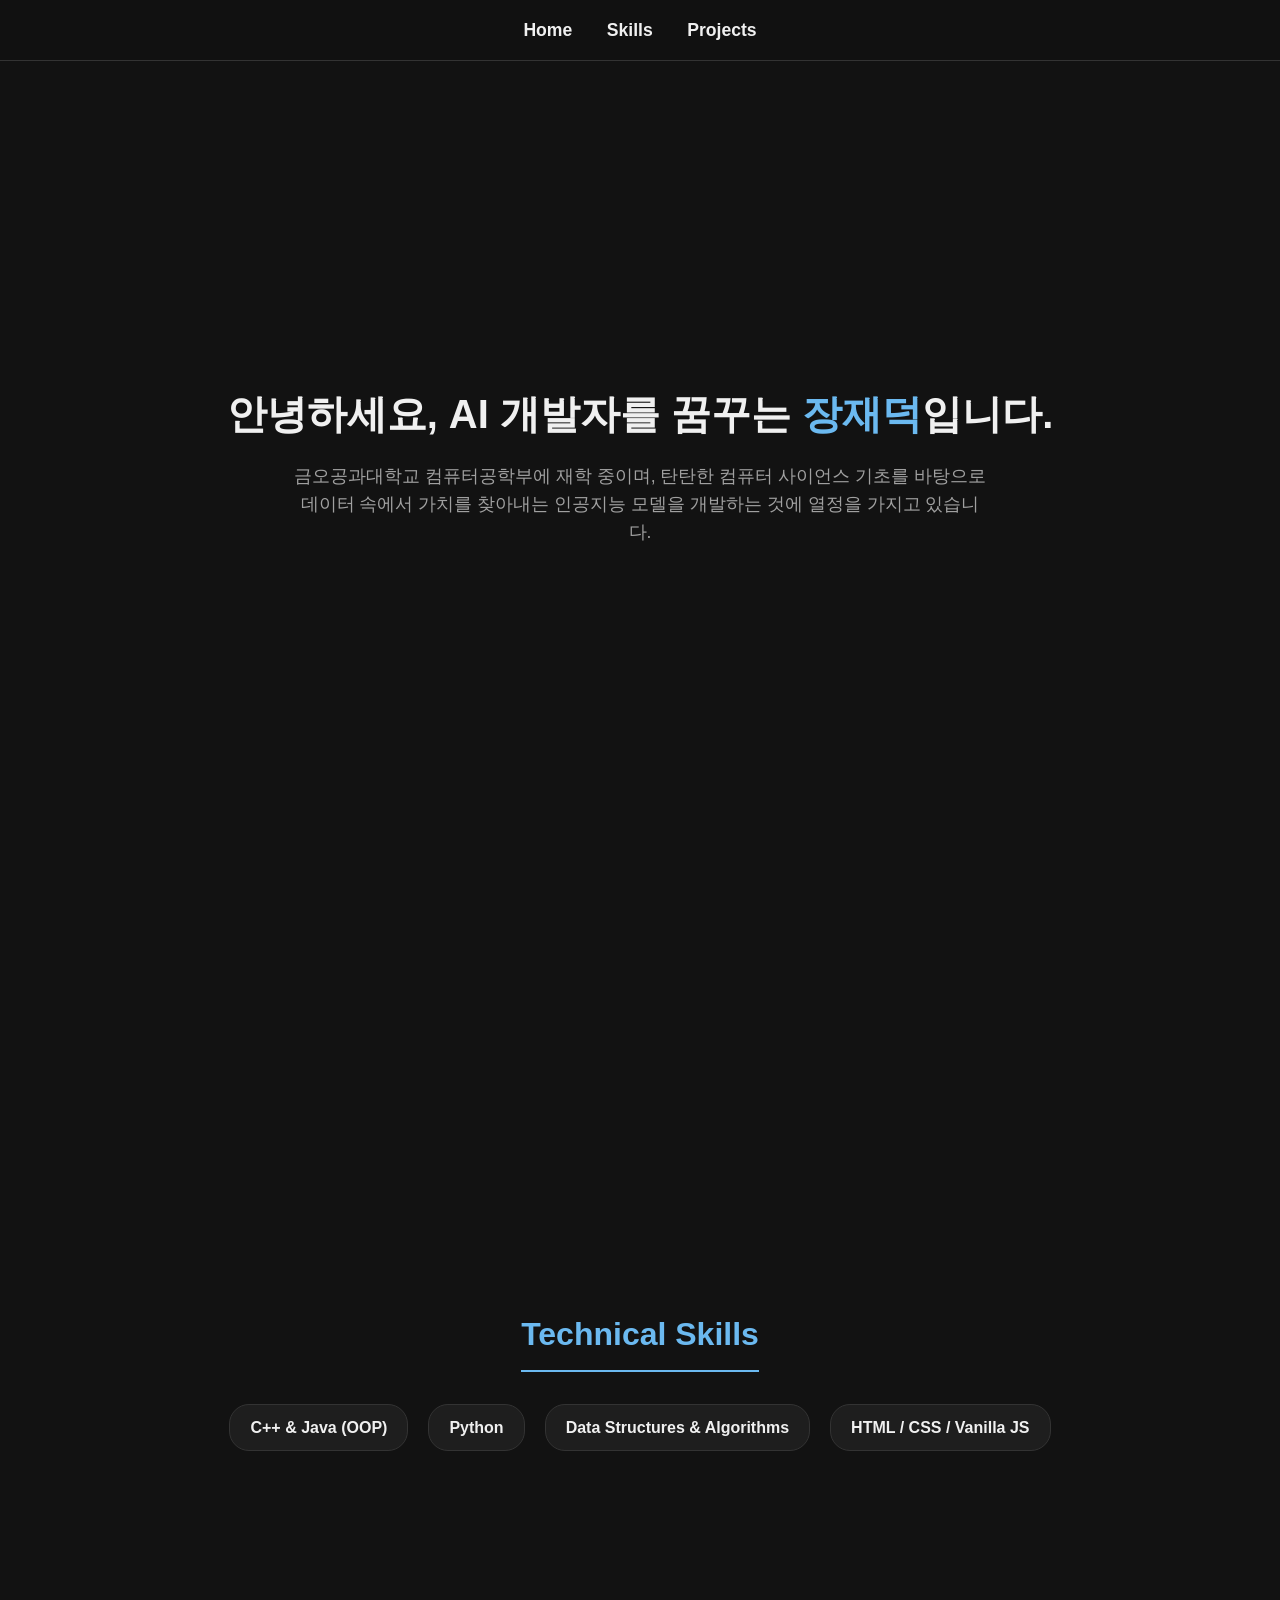
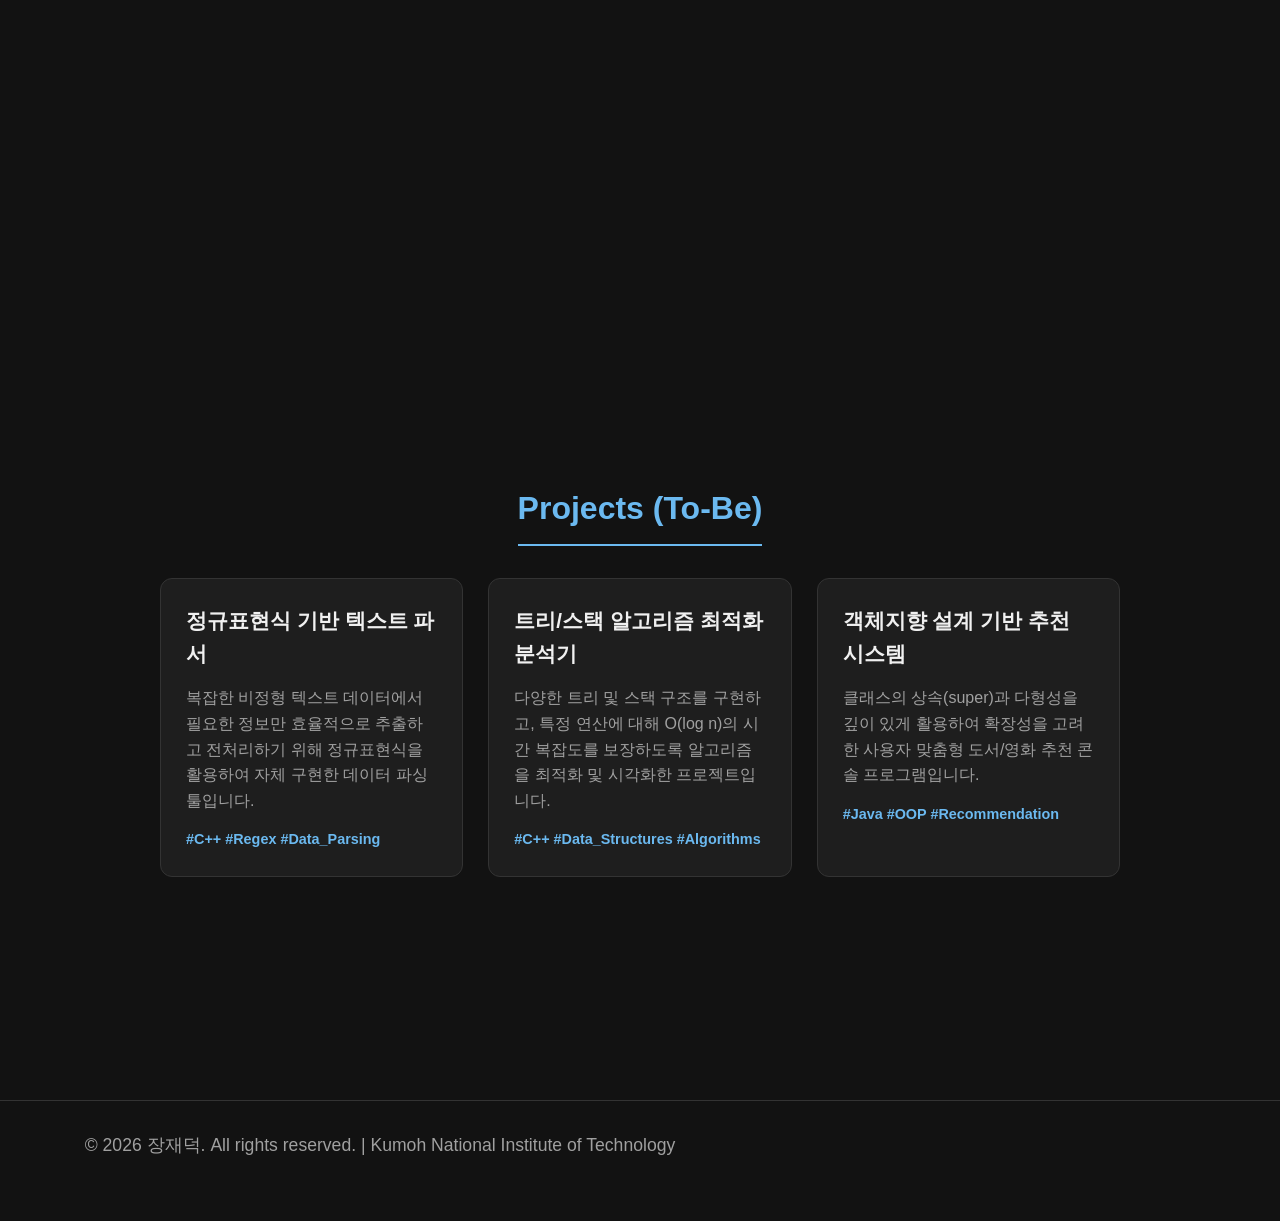
==== 4assignment.html @ f6f636c6 "Add files via upload" ====
<!DOCTYPE html>
<html lang="ko">
<head>
    <meta charset="UTF-8">
    <meta name="viewport" content="width=device-width, initial-scale=1.0">
    <title>AI Developer Portfolio</title>
    <style>
        /* CSS Variables & Reset */
        :root {
            --bg-dark: #121212;
            --bg-card: #1e1e1e;
            --text-main: #f0f0f0;
            --text-muted: #a0a0a0;
            --accent: #6bb9f0; /* 이지적인 블루 톤 */
        }
        * { margin: 0; padding: 0; box-sizing: border-box; }
        body { font-family: 'Segoe UI', Tahoma, Geneva, Verdana, sans-serif; background-color: var(--bg-dark); color: var(--text-main); line-height: 1.6; }

        /* Navigation */
        header { position: fixed; top: 0; width: 100%; background: rgba(18, 18, 18, 0.95); padding: 1rem 0; border-bottom: 1px solid #333; z-index: 1000; text-align: center; }
        nav a { color: var(--text-main); text-decoration: none; margin: 0 15px; font-weight: 600; font-size: 1.1rem; transition: color 0.3s ease; }
        nav a:hover, nav a.active { color: var(--accent); }

        /* Layout & Sections */
        section { min-height: 100vh; padding: 100px 20px 40px; display: flex; flex-direction: column; justify-content: center; align-items: center; max-width: 1000px; margin: 0 auto; }
        h1 { font-size: 2.5rem; margin-bottom: 1rem; text-align: center; }
        h2 { font-size: 2rem; margin-bottom: 2rem; color: var(--accent); border-bottom: 2px solid var(--accent); padding-bottom: 10px; }
        p { font-size: 1.1rem; color: var(--text-muted); text-align: center; max-width: 700px; margin-bottom: 2rem; }

        /* Skills Layout */
        .skills-container { display: flex; gap: 20px; flex-wrap: wrap; justify-content: center; }
        .skill-tag { background: var(--bg-card); padding: 10px 20px; border-radius: 20px; border: 1px solid #333; font-weight: bold; }

        /* Projects - Card Layout */
        .projects-grid { display: grid; grid-template-columns: repeat(auto-fit, minmax(300px, 1fr)); gap: 25px; width: 100%; }
        .card { background: var(--bg-card); border: 1px solid #333; border-radius: 12px; padding: 25px; transition: transform 0.3s ease, box-shadow 0.3s ease; }
        .card:hover { transform: translateY(-8px); box-shadow: 0 10px 20px rgba(0,0,0,0.5); }
        .card h3 { margin-bottom: 15px; font-size: 1.3rem; }
        .card p { font-size: 1rem; text-align: left; margin-bottom: 15px; }
        .card .tech-stack { font-size: 0.9rem; color: var(--accent); font-weight: bold; }

        /* Footer */
        footer { text-align: center; padding: 30px; border-top: 1px solid #333; color: var(--text-muted); }
    </style>
</head>
<body>

    <header>
        <nav>
            <a href="#home">Home</a>
            <a href="#skills">Skills</a>
            <a href="#projects">Projects</a>
        </nav>
    </header>

    <section id="home">
        <h1>안녕하세요, AI 개발자를 꿈꾸는 <span style="color:#6bb9f0;">장재덕</span>입니다.</h1>
        <p>금오공과대학교 컴퓨터공학부에 재학 중이며, 탄탄한 컴퓨터 사이언스 기초를 바탕으로 데이터 속에서 가치를 찾아내는 인공지능 모델을 개발하는 것에 열정을 가지고 있습니다.</p>
    </section>

    <section id="skills">
        <h2>Technical Skills</h2>
        <div class="skills-container">
            <span class="skill-tag">C++ & Java (OOP)</span>
            <span class="skill-tag">Python</span>
            <span class="skill-tag">Data Structures & Algorithms</span>
            <span class="skill-tag">HTML / CSS / Vanilla JS</span>
        </div>
    </section>

    <section id="projects">
        <h2>Projects (To-Be)</h2>
        <div class="projects-grid">
            <div class="card">
                <h3>정규표현식 기반 텍스트 파서</h3>
                <p>복잡한 비정형 텍스트 데이터에서 필요한 정보만 효율적으로 추출하고 전처리하기 위해 정규표현식을 활용하여 자체 구현한 데이터 파싱 툴입니다.</p>
                <div class="tech-stack">#C++ #Regex #Data_Parsing</div>
            </div>
            <div class="card">
                <h3>트리/스택 알고리즘 최적화 분석기</h3>
                <p>다양한 트리 및 스택 구조를 구현하고, 특정 연산에 대해 O(log n)의 시간 복잡도를 보장하도록 알고리즘을 최적화 및 시각화한 프로젝트입니다.</p>
                <div class="tech-stack">#C++ #Data_Structures #Algorithms</div>
            </div>
            <div class="card">
                <h3>객체지향 설계 기반 추천 시스템</h3>
                <p>클래스의 상속(super)과 다형성을 깊이 있게 활용하여 확장성을 고려한 사용자 맞춤형 도서/영화 추천 콘솔 프로그램입니다.</p>
                <div class="tech-stack">#Java #OOP #Recommendation</div>
            </div>
        </div>
    </section>

    <footer>
        <p>&copy; 2026 장재덕. All rights reserved. | Kumoh National Institute of Technology</p>
    </footer>
</body>
</html>
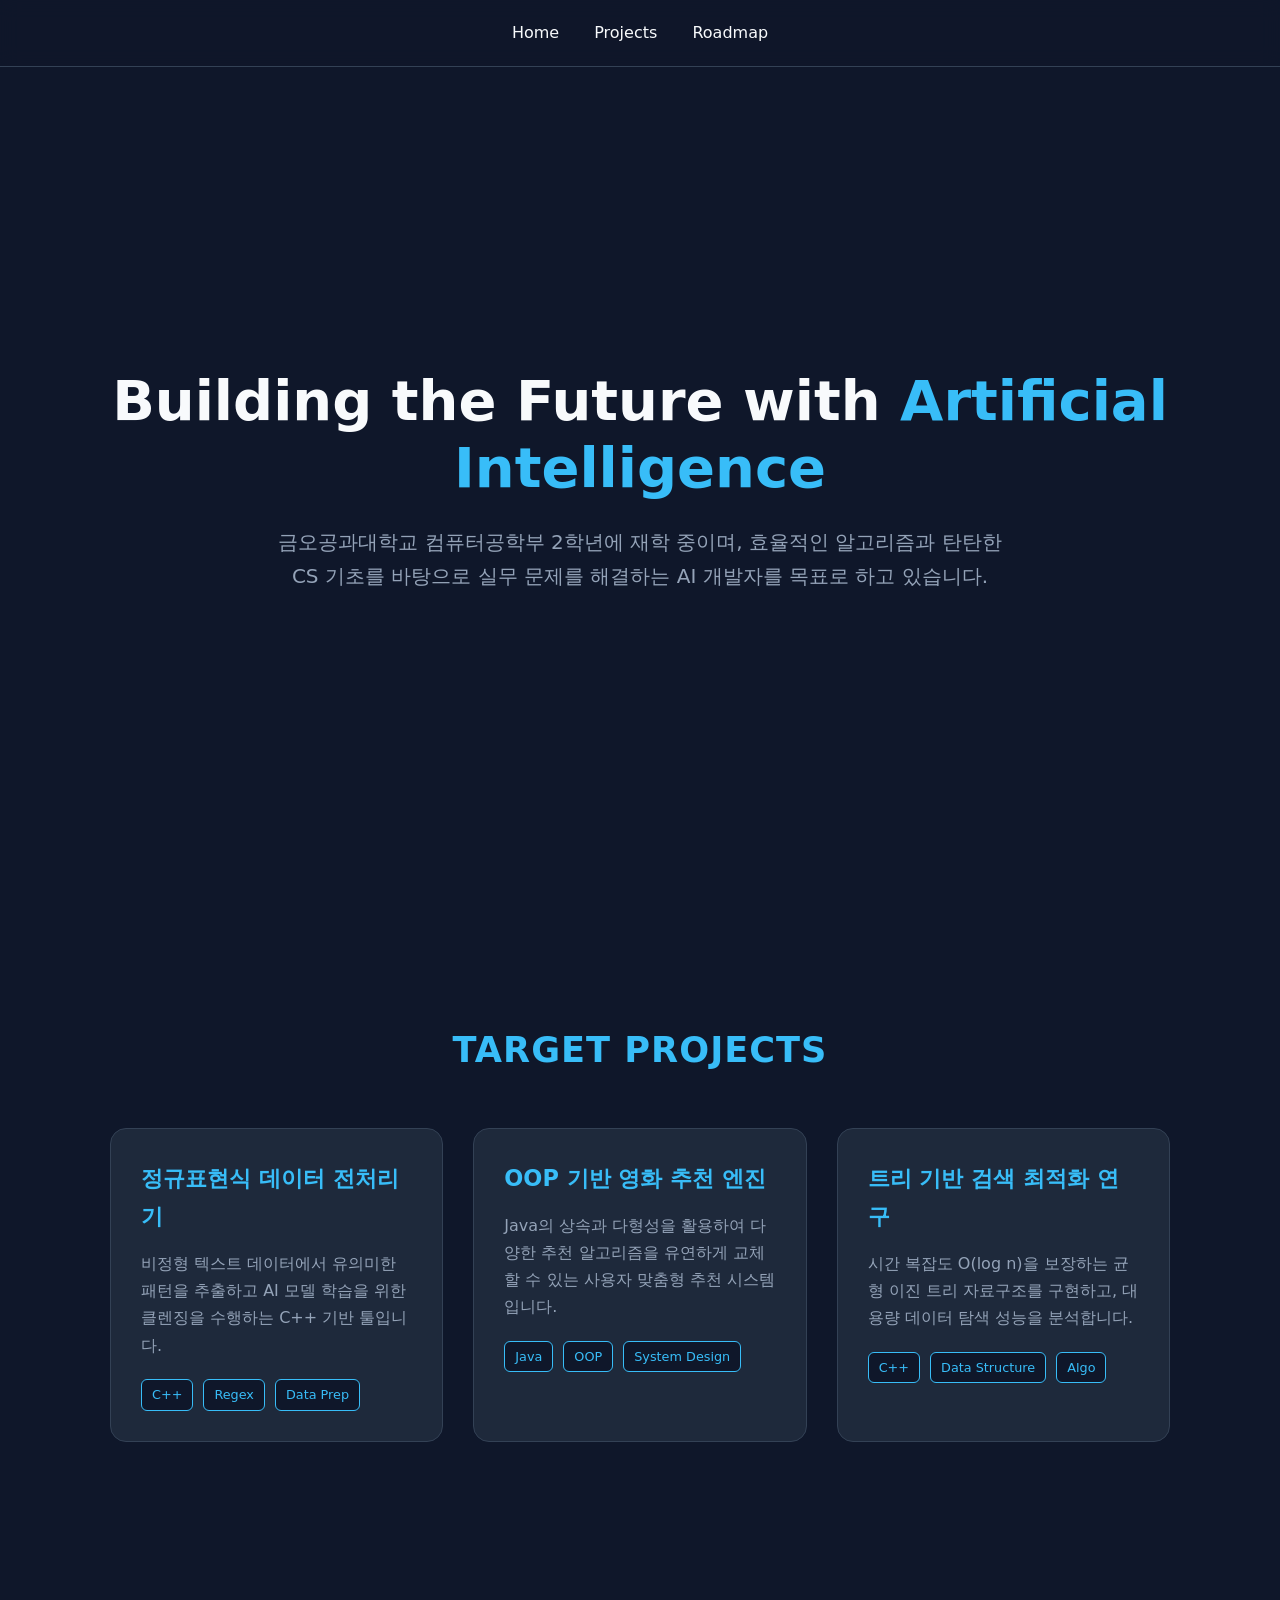
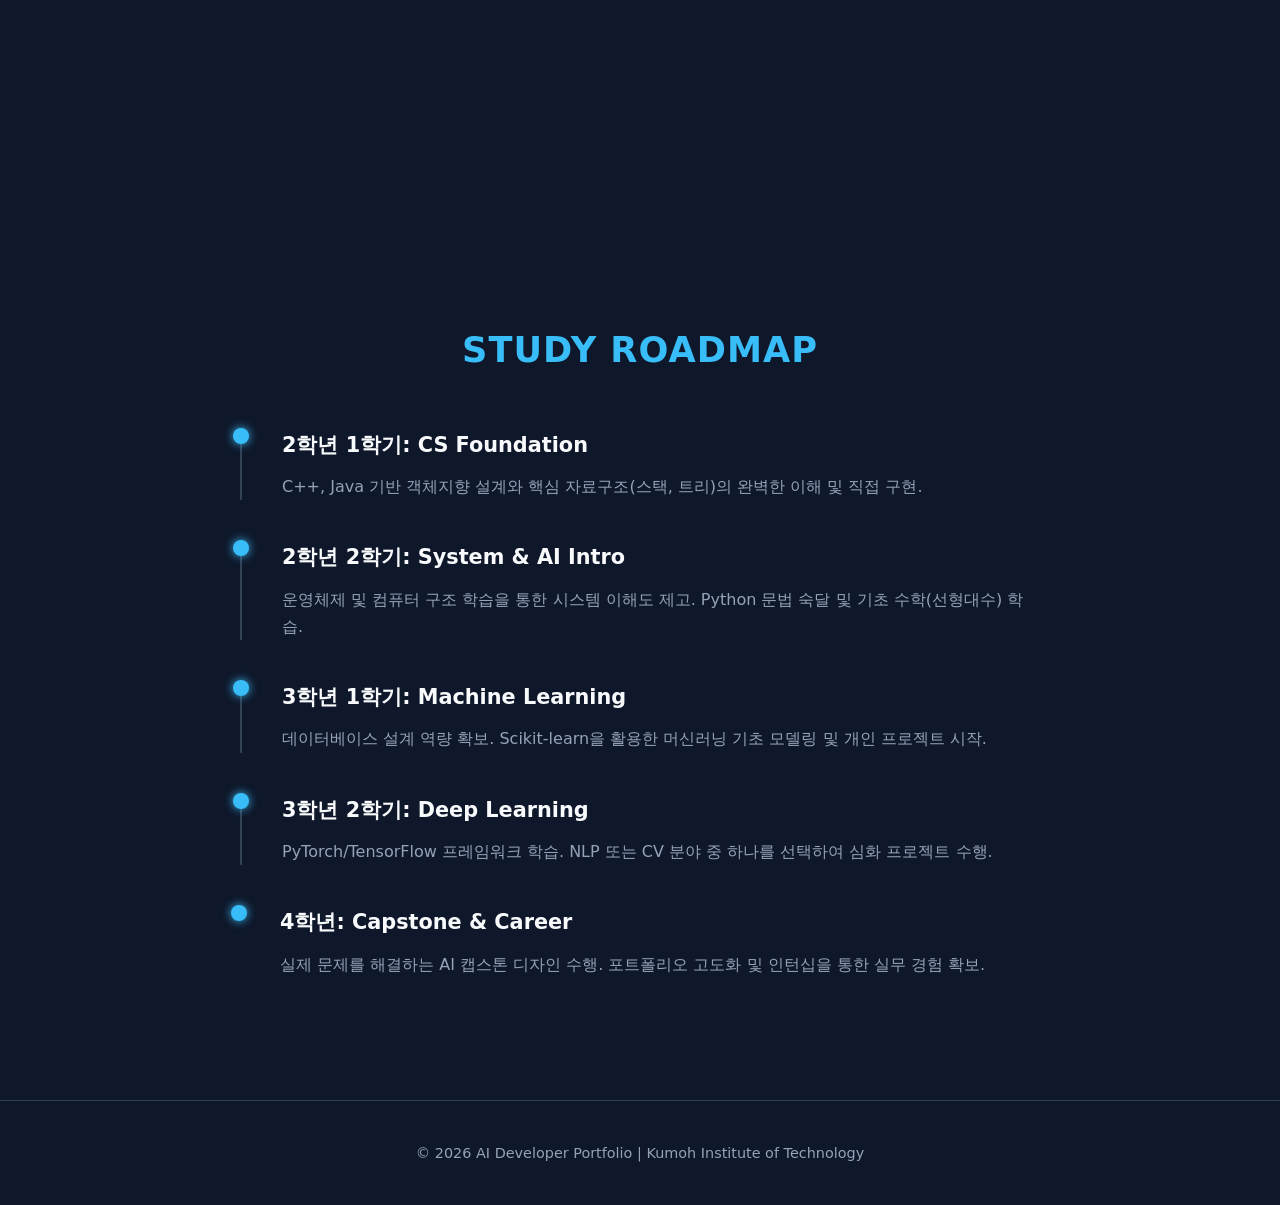
==== commit 667aceb8: "Update portfolio layout and content" ====
--- a/4assignment.html
+++ b/4assignment.html
@@ -3,44 +3,125 @@
 <head>
     <meta charset="UTF-8">
     <meta name="viewport" content="width=device-width, initial-scale=1.0">
-    <title>AI Developer Portfolio</title>
+    <title>AI Developer Portfolio & Roadmap</title>
     <style>
-        /* CSS Variables & Reset */
+        /* CSS Variables & Global Reset */
         :root {
-            --bg-dark: #121212;
-            --bg-card: #1e1e1e;
-            --text-main: #f0f0f0;
-            --text-muted: #a0a0a0;
-            --accent: #6bb9f0; /* 이지적인 블루 톤 */
-        }
+            --bg-dark: #0f172a;
+            --bg-card: #1e293b;
+            --text-main: #f8fafc;
+            --text-muted: #94a3b8;
+            --accent: #38bdf8;
+            --accent-glow: rgba(56, 189, 248, 0.2);
+        }
+
+        /* 자바스크립트 없이 부드러운 스크롤 구현 */
+        html {
+            scroll-behavior: smooth;
+        }
+
         * { margin: 0; padding: 0; box-sizing: border-box; }
-        body { font-family: 'Segoe UI', Tahoma, Geneva, Verdana, sans-serif; background-color: var(--bg-dark); color: var(--text-main); line-height: 1.6; }
+        body { 
+            font-family: 'Pretendard', -apple-system, BlinkMacSystemFont, system-ui, Roboto, sans-serif; 
+            background-color: var(--bg-dark); 
+            color: var(--text-main); 
+            line-height: 1.7; 
+        }
 
         /* Navigation */
-        header { position: fixed; top: 0; width: 100%; background: rgba(18, 18, 18, 0.95); padding: 1rem 0; border-bottom: 1px solid #333; z-index: 1000; text-align: center; }
-        nav a { color: var(--text-main); text-decoration: none; margin: 0 15px; font-weight: 600; font-size: 1.1rem; transition: color 0.3s ease; }
-        nav a:hover, nav a.active { color: var(--accent); }
+        header { 
+            position: fixed; 
+            top: 0; 
+            width: 100%; 
+            background: rgba(15, 23, 42, 0.8); 
+            backdrop-filter: blur(10px);
+            padding: 1.2rem 0; 
+            border-bottom: 1px solid #334155; 
+            z-index: 1000; 
+            text-align: center; 
+        }
+        nav a { 
+            color: var(--text-main); 
+            text-decoration: none; 
+            margin: 0 15px; 
+            font-weight: 500; 
+            font-size: 1rem; 
+            transition: color 0.3s ease; 
+        }
+        nav a:hover { color: var(--accent); }
 
         /* Layout & Sections */
-        section { min-height: 100vh; padding: 100px 20px 40px; display: flex; flex-direction: column; justify-content: center; align-items: center; max-width: 1000px; margin: 0 auto; }
-        h1 { font-size: 2.5rem; margin-bottom: 1rem; text-align: center; }
-        h2 { font-size: 2rem; margin-bottom: 2rem; color: var(--accent); border-bottom: 2px solid var(--accent); padding-bottom: 10px; }
-        p { font-size: 1.1rem; color: var(--text-muted); text-align: center; max-width: 700px; margin-bottom: 2rem; }
-
-        /* Skills Layout */
-        .skills-container { display: flex; gap: 20px; flex-wrap: wrap; justify-content: center; }
-        .skill-tag { background: var(--bg-card); padding: 10px 20px; border-radius: 20px; border: 1px solid #333; font-weight: bold; }
+        section { 
+            min-height: 100vh; 
+            padding: 120px 20px 60px; 
+            display: flex; 
+            flex-direction: column; 
+            align-items: center; 
+            max-width: 1100px; 
+            margin: 0 auto; 
+        }
+        h2 { 
+            font-size: 2.2rem; 
+            margin-bottom: 3rem; 
+            color: var(--accent); 
+            text-transform: uppercase;
+            letter-spacing: 1px;
+        }
+
+        /* Home Section */
+        #home { justify-content: center; text-align: center; }
+        #home h1 { font-size: 3.5rem; margin-bottom: 1.5rem; line-height: 1.2; }
+        #home p { font-size: 1.25rem; color: var(--text-muted); max-width: 750px; }
 
         /* Projects - Card Layout */
-        .projects-grid { display: grid; grid-template-columns: repeat(auto-fit, minmax(300px, 1fr)); gap: 25px; width: 100%; }
-        .card { background: var(--bg-card); border: 1px solid #333; border-radius: 12px; padding: 25px; transition: transform 0.3s ease, box-shadow 0.3s ease; }
-        .card:hover { transform: translateY(-8px); box-shadow: 0 10px 20px rgba(0,0,0,0.5); }
-        .card h3 { margin-bottom: 15px; font-size: 1.3rem; }
-        .card p { font-size: 1rem; text-align: left; margin-bottom: 15px; }
-        .card .tech-stack { font-size: 0.9rem; color: var(--accent); font-weight: bold; }
+        .grid-container { 
+            display: grid; 
+            grid-template-columns: repeat(auto-fit, minmax(320px, 1fr)); 
+            gap: 30px; 
+            width: 100%; 
+        }
+        .card { 
+            background: var(--bg-card); 
+            border: 1px solid #334155; 
+            border-radius: 16px; 
+            padding: 30px; 
+            transition: all 0.3s ease; 
+        }
+        .card:hover { 
+            transform: translateY(-10px); 
+            border-color: var(--accent);
+            box-shadow: 0 10px 30px var(--accent-glow);
+        }
+        .card h3 { margin-bottom: 15px; font-size: 1.4rem; color: var(--accent); }
+        .card p { font-size: 1rem; color: var(--text-muted); margin-bottom: 20px; }
+        .tech-tags { display: flex; gap: 10px; flex-wrap: wrap; }
+        .tag { font-size: 0.8rem; background: #0f172a; padding: 4px 10px; border-radius: 6px; color: var(--accent); border: 1px solid var(--accent); }
+
+        /* Roadmap Section - Semester List */
+        .roadmap-container { width: 100%; max-width: 800px; }
+        .roadmap-item { 
+            position: relative; 
+            padding-left: 40px; 
+            margin-bottom: 40px; 
+            border-left: 2px solid #334155;
+        }
+        .roadmap-item::before {
+            content: '';
+            position: absolute;
+            left: -9px;
+            top: 0;
+            width: 16px;
+            height: 16px;
+            border-radius: 50%;
+            background: var(--accent);
+            box-shadow: 0 0 10px var(--accent);
+        }
+        .semester-title { font-size: 1.3rem; font-weight: bold; margin-bottom: 10px; color: var(--text-main); }
+        .plan-detail { color: var(--text-muted); }
+        .plan-detail ul { margin-top: 8px; list-style-position: inside; }
 
         /* Footer */
-        footer { text-align: center; padding: 30px; border-top: 1px solid #333; color: var(--text-muted); }
+        footer { text-align: center; padding: 40px; border-top: 1px solid #334155; color: var(--text-muted); font-size: 0.9rem; }
     </style>
 </head>
 <body>
@@ -48,49 +129,76 @@
     <header>
         <nav>
             <a href="#home">Home</a>
-            <a href="#skills">Skills</a>
             <a href="#projects">Projects</a>
+            <a href="#roadmap">Roadmap</a>
         </nav>
     </header>
 
     <section id="home">
-        <h1>안녕하세요, AI 개발자를 꿈꾸는 <span style="color:#6bb9f0;">장재덕</span>입니다.</h1>
-        <p>금오공과대학교 컴퓨터공학부에 재학 중이며, 탄탄한 컴퓨터 사이언스 기초를 바탕으로 데이터 속에서 가치를 찾아내는 인공지능 모델을 개발하는 것에 열정을 가지고 있습니다.</p>
+        <h1>Building the Future with <span style="color: var(--accent);">Artificial Intelligence</span></h1>
+        <p>금오공과대학교 컴퓨터공학부 2학년에 재학 중이며, 효율적인 알고리즘과 탄탄한 CS 기초를 바탕으로 실무 문제를 해결하는 AI 개발자를 목표로 하고 있습니다.</p>
     </section>
 
-    <section id="skills">
-        <h2>Technical Skills</h2>
-        <div class="skills-container">
-            <span class="skill-tag">C++ & Java (OOP)</span>
-            <span class="skill-tag">Python</span>
-            <span class="skill-tag">Data Structures & Algorithms</span>
-            <span class="skill-tag">HTML / CSS / Vanilla JS</span>
+    <section id="projects">
+        <h2>Target Projects</h2>
+        <div class="grid-container">
+            <div class="card">
+                <h3>정규표현식 데이터 전처리기</h3>
+                <p>비정형 텍스트 데이터에서 유의미한 패턴을 추출하고 AI 모델 학습을 위한 클렌징을 수행하는 C++ 기반 툴입니다.</p>
+                <div class="tech-tags"><span class="tag">C++</span> <span class="tag">Regex</span> <span class="tag">Data Prep</span></div>
+            </div>
+            <div class="card">
+                <h3>OOP 기반 영화 추천 엔진</h3>
+                <p>Java의 상속과 다형성을 활용하여 다양한 추천 알고리즘을 유연하게 교체할 수 있는 사용자 맞춤형 추천 시스템입니다.</p>
+                <div class="tech-tags"><span class="tag">Java</span> <span class="tag">OOP</span> <span class="tag">System Design</span></div>
+            </div>
+            <div class="card">
+                <h3>트리 기반 검색 최적화 연구</h3>
+                <p>시간 복잡도 O(log n)을 보장하는 균형 이진 트리 자료구조를 구현하고, 대용량 데이터 탐색 성능을 분석합니다.</p>
+                <div class="tech-tags"><span class="tag">C++</span> <span class="tag">Data Structure</span> <span class="tag">Algo</span></div>
+            </div>
         </div>
     </section>
 
-    <section id="projects">
-        <h2>Projects (To-Be)</h2>
-        <div class="projects-grid">
-            <div class="card">
-                <h3>정규표현식 기반 텍스트 파서</h3>
-                <p>복잡한 비정형 텍스트 데이터에서 필요한 정보만 효율적으로 추출하고 전처리하기 위해 정규표현식을 활용하여 자체 구현한 데이터 파싱 툴입니다.</p>
-                <div class="tech-stack">#C++ #Regex #Data_Parsing</div>
-            </div>
-            <div class="card">
-                <h3>트리/스택 알고리즘 최적화 분석기</h3>
-                <p>다양한 트리 및 스택 구조를 구현하고, 특정 연산에 대해 O(log n)의 시간 복잡도를 보장하도록 알고리즘을 최적화 및 시각화한 프로젝트입니다.</p>
-                <div class="tech-stack">#C++ #Data_Structures #Algorithms</div>
-            </div>
-            <div class="card">
-                <h3>객체지향 설계 기반 추천 시스템</h3>
-                <p>클래스의 상속(super)과 다형성을 깊이 있게 활용하여 확장성을 고려한 사용자 맞춤형 도서/영화 추천 콘솔 프로그램입니다.</p>
-                <div class="tech-stack">#Java #OOP #Recommendation</div>
+    <section id="roadmap">
+        <h2>Study Roadmap</h2>
+        <div class="roadmap-container">
+            <div class="roadmap-item">
+                <div class="semester-title">2학년 1학기: CS Foundation</div>
+                <div class="plan-detail">
+                    C++, Java 기반 객체지향 설계와 핵심 자료구조(스택, 트리)의 완벽한 이해 및 직접 구현.
+                </div>
+            </div>
+            <div class="roadmap-item">
+                <div class="semester-title">2학년 2학기: System & AI Intro</div>
+                <div class="plan-detail">
+                    운영체제 및 컴퓨터 구조 학습을 통한 시스템 이해도 제고. Python 문법 숙달 및 기초 수학(선형대수) 학습.
+                </div>
+            </div>
+            <div class="roadmap-item">
+                <div class="semester-title">3학년 1학기: Machine Learning</div>
+                <div class="plan-detail">
+                    데이터베이스 설계 역량 확보. Scikit-learn을 활용한 머신러닝 기초 모델링 및 개인 프로젝트 시작.
+                </div>
+            </div>
+            <div class="roadmap-item">
+                <div class="semester-title">3학년 2학기: Deep Learning</div>
+                <div class="plan-detail">
+                    PyTorch/TensorFlow 프레임워크 학습. NLP 또는 CV 분야 중 하나를 선택하여 심화 프로젝트 수행.
+                </div>
+            </div>
+            <div class="roadmap-item" style="border: none;">
+                <div class="semester-title">4학년: Capstone & Career</div>
+                <div class="plan-detail">
+                    실제 문제를 해결하는 AI 캡스톤 디자인 수행. 포트폴리오 고도화 및 인턴십을 통한 실무 경험 확보.
+                </div>
             </div>
         </div>
     </section>
 
     <footer>
-        <p>&copy; 2026 장재덕. All rights reserved. | Kumoh National Institute of Technology</p>
+        <p>&copy; 2026 AI Developer Portfolio | Kumoh Institute of Technology</p>
     </footer>
+
 </body>
-</html>+</html>
